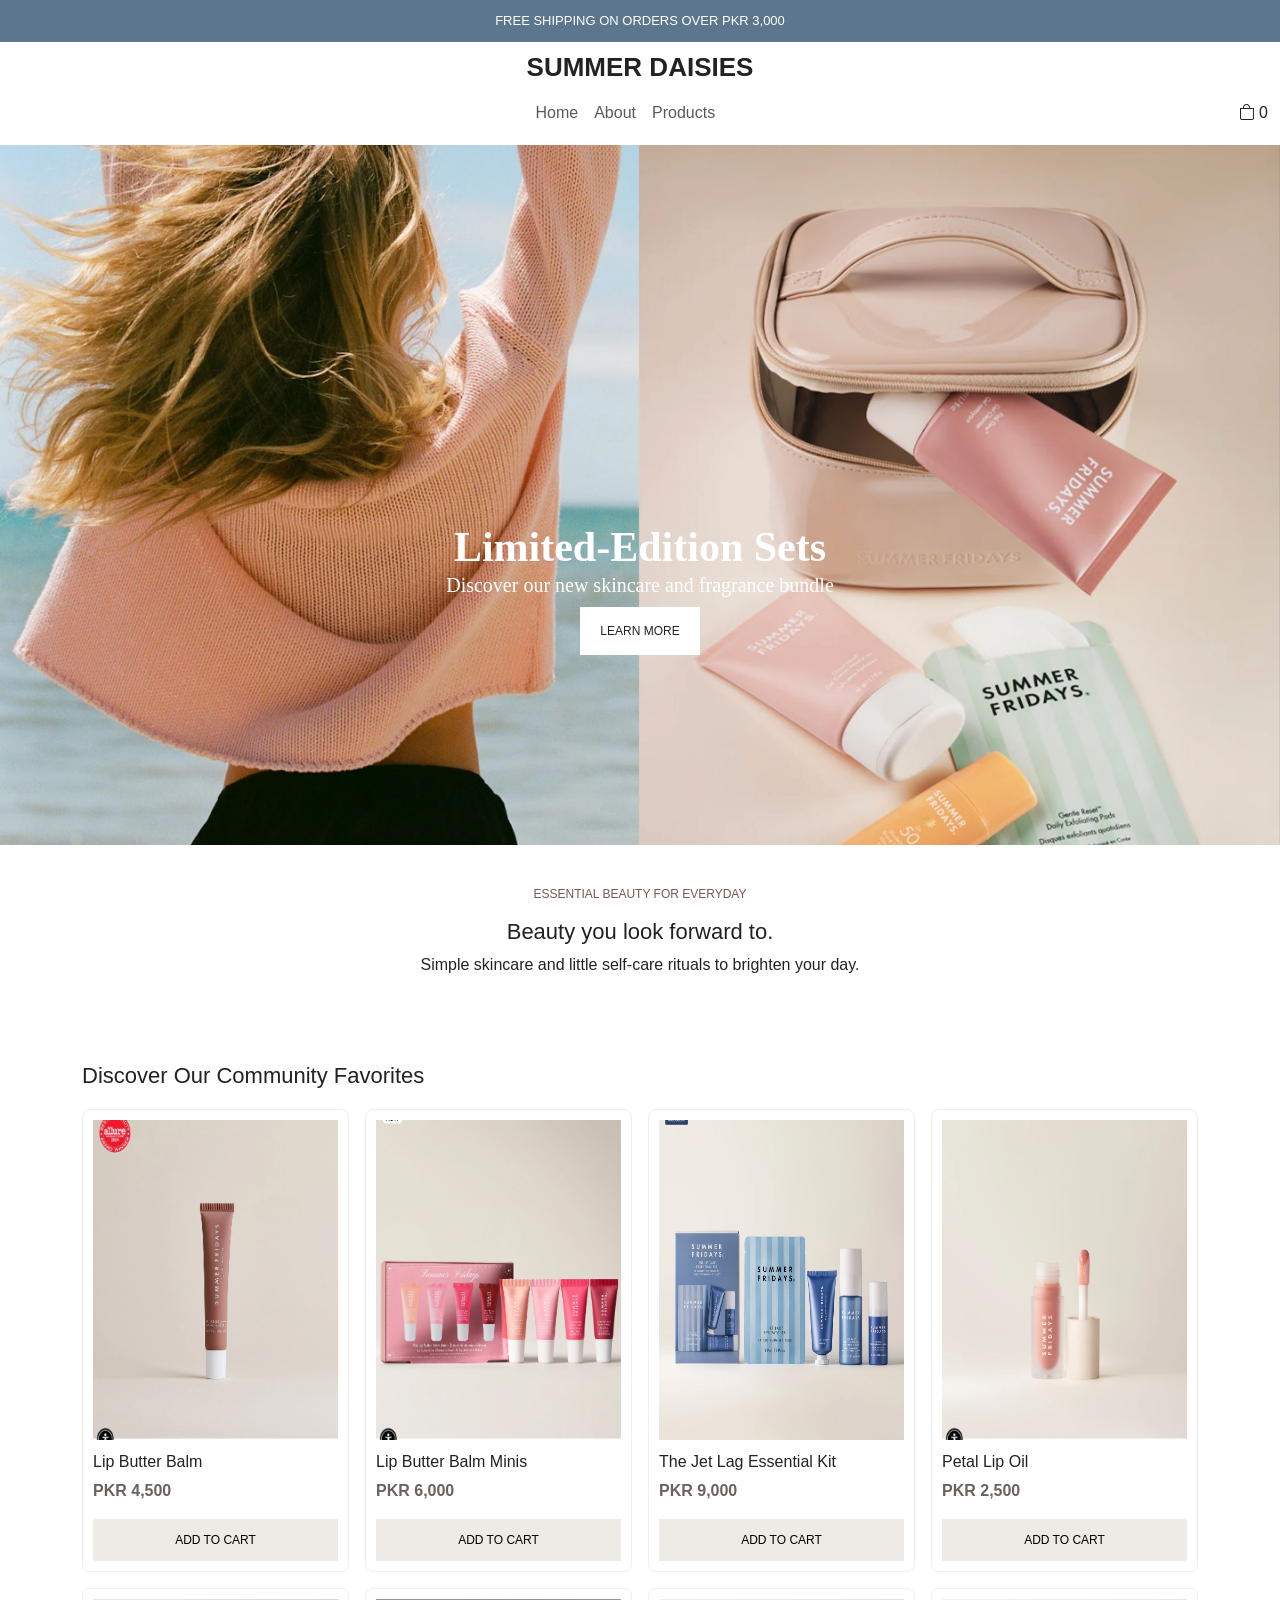
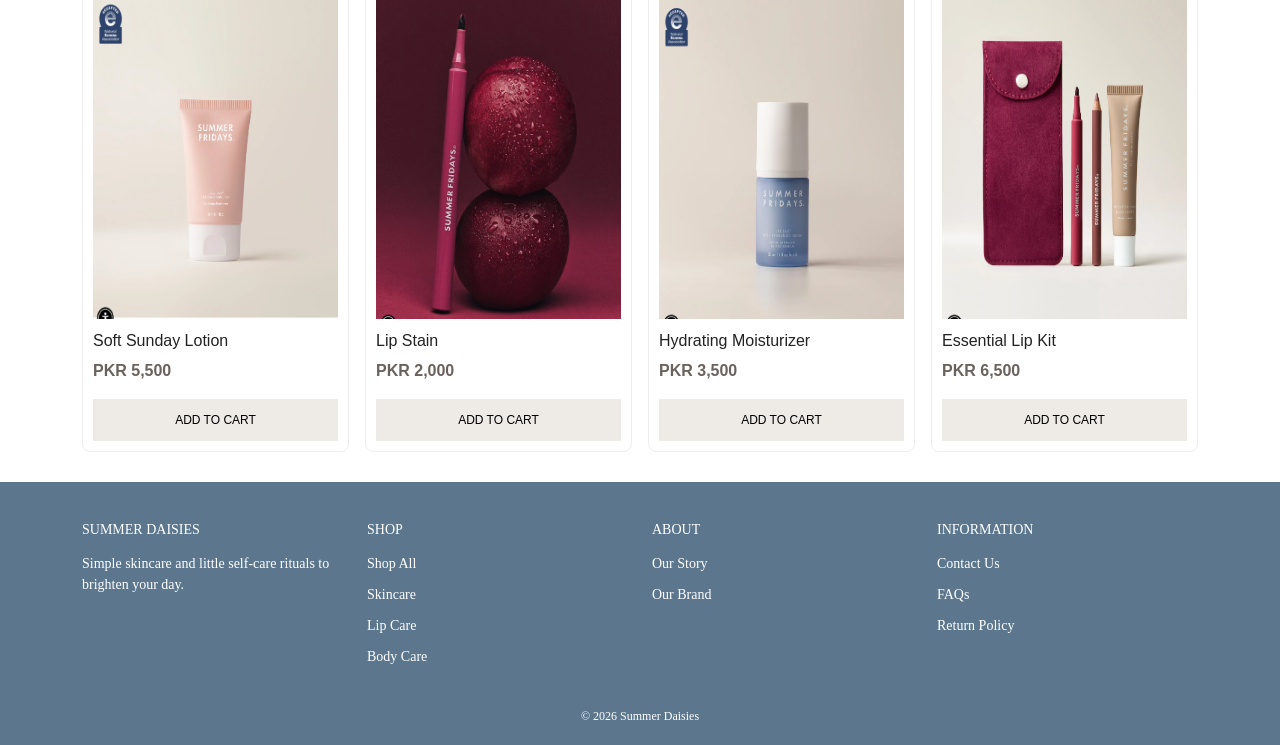
==== midterm/ summer daisies/index.html @ 00108044 "midterm baseline copy" ====
<!DOCTYPE html>
<html lang="en">
<head>
    <meta charset="UTF-8">
    <meta name="viewport" content="width=device-width, initial-scale=1.0">
    <title>Summer Daisies</title>

    <link href="https://cdn.jsdelivr.net/npm/bootstrap@5.3.3/dist/css/bootstrap.min.css" rel="stylesheet">
    <link href="https://cdn.jsdelivr.net/npm/bootstrap-icons@1.11.3/font/bootstrap-icons.min.css" rel="stylesheet">


    <link rel="stylesheet" href="style.css">
</head>

<body>


    <div class="announcement">
        FREE SHIPPING ON ORDERS OVER PKR 3,000
    </div>

    <header>

        <div class="logo-bar">
            <a class="brand" href="index.html">SUMMER DAISIES</a>
        </div>

        
        <nav class="navbar navbar-expand-md">
            <div class="container-fluid">

            
<button class="navbar-toggler" type="button"
        data-bs-toggle="collapse" data-bs-target="#mainNavigation">
    <span class="navbar-toggler-icon"></span>
</button>

            
                <a class="nav-link order-md-last" href="#" aria-label="Shopping cart">
                    <i class="bi bi-bag"></i> 0
                </a>

            
                <div class="collapse navbar-collapse" id="mainNavigation">
                    <ul class="navbar-nav mx-auto">
                        <li class="nav-item"><a class="nav-link" href="index.html">Home</a></li>
                        <li class="nav-item"><a class="nav-link" href="index.html#about">About</a></li>
                        <li class="nav-item"><a class="nav-link" href="index.html#products">Products</a></li>
                    </ul>
                </div>

            </div>
        </nav>

    </header>

    <main>

    
        <section class="hero">
            <h1>Limited-Edition Sets</h1>
            <h2>Discover our new skincare and fragrance bundle</h2>
            <a href="#about" class="hero-button">LEARN MORE</a>
        </section>

        <!-- About -->
        <section class="about container" id="about">
            <p class="small-title">ESSENTIAL BEAUTY FOR EVERYDAY</p>
            <h2>Beauty you look forward to.</h2>
            <p>Simple skincare and little self-care rituals to brighten your day.</p>
        </section>

        <!-- Products -->
        <section class="products" id="products">
            <div class="container">
                <h2>Discover Our Community Favorites</h2>

            
                <div class="row row-cols-1 row-cols-sm-2 row-cols-lg-4 g-3">

                    <div class="col">
                        <div class="product-card">
                            <a href="product.html"><img src="lipcream.jpg" alt="Lip Butter Balm"></a>
                            <h3>Lip Butter Balm</h3>
                            <p>PKR 4,500</p>
                            <button type="button">ADD TO CART</button>
                        </div>
                    </div>

                    <div class="col">
                        <div class="product-card">
                            <a href="product.html"><img src="minilip.jpg" alt="Lip Butter Balm Minis"></a>
                            <h3>Lip Butter Balm Minis</h3>
                            <p>PKR 6,000</p>
                            <button type="button">ADD TO CART</button>
                        </div>
                    </div>

                    <div class="col">
                        <div class="product-card">
                            <a href="product.html"><img src="jetlag.jpg" alt="The Jet Lag Essential Kit"></a>
                            <h3>The Jet Lag Essential Kit</h3>
                            <p>PKR 9,000</p>
                            <button type="button">ADD TO CART</button>
                        </div>
                    </div>

                    <div class="col">
                        <div class="product-card">
                            <a href="product.html"><img src="lipoil.jpg" alt="Petal Lip Oil"></a>
                            <h3>Petal Lip Oil</h3>
                            <p>PKR 2,500</p>
                            <button type="button">ADD TO CART</button>
                        </div>
                    </div>

                    <div class="col">
                        <div class="product-card">
                            <a href="product.html"><img src="cream.jpg" alt="Soft Sunday Lotion"></a>
                            <h3>Soft Sunday Lotion</h3>
                            <p>PKR 5,500</p>
                            <button type="button">ADD TO CART</button>
                        </div>
                    </div>

                    <div class="col">
                        <div class="product-card">
                            <a href="product.html"><img src="lipstain.jpg" alt="Lip Stain"></a>
                            <h3>Lip Stain</h3>
                            <p>PKR 2,000</p>
                            <button type="button">ADD TO CART</button>
                        </div>
                    </div>

                    <div class="col">
                        <div class="product-card">
                            <a href="product.html"><img src="hydrating.jpg" alt="Hydrating Moisturizer"></a>
                            <h3>Hydrating Moisturizer</h3>
                            <p>PKR 3,500</p>
                            <button type="button">ADD TO CART</button>
                        </div>
                    </div>

                    <div class="col">
                        <div class="product-card">
                            <a href="product.html"><img src="essenlip.jpg" alt="Essential Lip Kit"></a>
                            <h3>Essential Lip Kit</h3>
                            <p>PKR 6,500</p>
                            <button type="button">ADD TO CART</button>
                        </div>
                    </div>

                </div>
            </div>
        </section>

    </main>

    <footer class="footer">
        <div class="container">

            <div class="row row-cols-1 row-cols-sm-2 row-cols-lg-4 g-4">

                <div class="col">
                    <h3>SUMMER DAISIES</h3>
                    <p>Simple skincare and little self-care rituals to brighten your day.</p>
                </div>

                <div class="col">
                    <h3>SHOP</h3>
                    <a href="index.html#products">Shop All</a>
                    <a href="index.html#products">Skincare</a>
                    <a href="index.html#products">Lip Care</a>
                    <a href="index.html#products">Body Care</a>
                </div>

                <div class="col">
                    <h3>ABOUT</h3>
                    <a href="index.html#about">Our Story</a>
                    <a href="index.html#about">Our Brand</a>
                </div>

                <div class="col">
                    <h3>INFORMATION</h3>
                    <a href="#">Contact Us</a>
                    <a href="#">FAQs</a>
                    <a href="#">Return Policy</a>
                </div>

            </div>

        
            <div class="footer-bottom">
                <span>&copy; 2026 Summer Daisies</span>

            </div>

        </div>
    </footer>

    <!-- Bootstrap JS: only for the mobile hamburger menu -->
    <script src="https://cdn.jsdelivr.net/npm/bootstrap@5.3.3/dist/js/bootstrap.bundle.min.js"></script>

</body>
</html>
---- midterm/ summer daisies/style.css ----
* {
    box-sizing: border-box;
}

body {
    margin: 0;
    font-family: Arial, sans-serif;
    color: #222;
}

a {
    color: inherit;
    text-decoration: none;
}

img {
    max-width: 100%;
    height: auto;
}

/* 2. Announcement bar */
.announcement {
    background: #5b768d;
    color: #ffffff;
    text-align: center;
    padding: 11px 15px;
    font-size: 13px;
}



/* 3. Header: logo in the centre, Bootstrap navbar below it */
.logo-bar {
    text-align: center;
    padding: 6px 0;
}

.brand {
    font-size: 20px;
    font-weight: bold;
}
.navbar {
    padding-top: 0px !important;
    padding-bottom: 12px !important;
}


.nav-link:hover {
    color: #b77b78;
}

/* 4. Hero: Flexbox centres the text over the background image */
.hero {
    background-image: url("hero.jpg");
    background-size: cover;
    background-position: center;
    height: 600px;
    margin-top: 0;
    display: flex;
    flex-direction: column;
    justify-content: flex-end;
    align-items: center;
    text-align: center;
    color: white;
    padding: 15px;
    padding-bottom: 190px;
}

.hero h1 {
    font-size: 30px;
    margin-bottom: 0px;
    font-weight: bold;
    font-family: 'Times New Roman', Times, serif;
    
}
.hero h2{
    font-size: 20px;
    margin-bottom: 10px;
    font-family: 'Times New Roman', Times, serif;

}
.hero-button {
    padding:  15px 20px;
    background: white;
    color: #222;
    font-size: 12px;
}

.hero-button:hover {
    background: #f3d9d0;
}

/* 5. About section */
.about {
    text-align: center;
    padding: 40px 0;
}

.small-title {
    color: #7c5550;
    font-size: 12px;
}

.about h2 {
    font-size: 22px;
}

/* 6. Products */
.products {
    padding: 30px 0;
}

.products h2 {
    font-size: 22px;
    margin-bottom: 20px;
}

/* Flexbox inside each card: the button stays at the bottom */
.product-card {
    display: flex;
    flex-direction: column;
    height: 100%;
    padding: 10px;
    border: 1px solid #eee;
    border-radius: 8px;
}

.product-card:hover {
    box-shadow: 0 4px 10px rgba(0, 0, 0, 0.2);
}


.product-card img {
    width: 100%;
    height: auto;
    display: block;
}



.product-card h3 {
    font-size: 16px;
    margin-top: 12px;
}

.product-card p {
    color: #6b625e;
    font-weight: bold;
}

.product-card button {
    margin-top: auto;
}

/* 7. Buttons */
.product-card button,
.product-button {
    width: 100%;
    padding: 12px;
    border: none;
    background: #eeeae6;
    font-size: 12px;
    cursor: pointer;
}

.product-card button:hover,
.product-button:hover {
    background: #5b768d;
}

.product-page {
    padding-bottom: 40px;
}

.breadcrumbs {
    font-size: 13px;
    margin: 20px 0;
}

.breadcrumbs a,
.back-link {
    color: #5b768d;
}

.back-link:hover {
    text-decoration: underline;
}

.detail-image {
    width: 100%;
    border-radius: 9px;
}

.product-page h1 {
    font-size: 26px;
    font-family: 'Segoe UI', Tahoma, Geneva, Verdana, sans-serif;
}

.price {
    color: #7c5550;
    font-size: 24px;
    font-weight: bold;
}

.quantity {
    max-width: 120px;
    margin-bottom: 15px;
}


.footer {
    background: #5b768d;
    color: white;
    padding: 40px 0 20px;
    font-family: 'Times New Roman', Times, serif;
}

.footer h3 {
    font-size: 14px;
    margin-bottom: 15px;
}

.footer p,
.footer a {
    font-size: 14px;
}

.footer a {
    display: block;
    margin-bottom: 10px;
}

.footer a:hover {
    text-decoration: underline;

}

.footer-bottom {
    text-align: center;
    margin-top: 30px;
    font-size: 12px;
}


/* MOBILE SCREEN - around 375px */
@media (max-width: 576px) {

    .brand {
        font-size: 18px;
    }

    

    .hero {
        height: 450px;
        padding: 15px;
    }

    .hero h1 {
        font-size: 25px;
    }

    .hero h2 {
        font-size: 17px;
    }

    .about,
    .products {
        padding: 20px 15px;
    }

    .product-card img {
        height: 250px;
    }

    .product-page {
        flex-direction: column;
        padding: 20px;
    }

    .product-detail-image {
        width: 100%;
    }

    footer {
        text-align: center;
    }
}


/* TABLET SCREEN - around 768px */
@media (min-width: 577px) and (max-width: 991px) {

    .brand {
        font-size: 24px;
    }

    .hero {
        height: 550px;
    }

    .hero h1 {
        font-size: 34px;
    }


    .product-card img {
        height: 280px;
    }


    .product-detail-image {
        width: 50%;
    }
}


@media (min-width: 992px) {

    .brand {
        font-size: 26px;
    }

    .hero {
        height: 700px;
    }

    .hero h1 {
        font-size: 42px;
    }

 .product-card img {
        height: 320px;
    }

    .product-detail-image {
        width: 45%;
    }
}
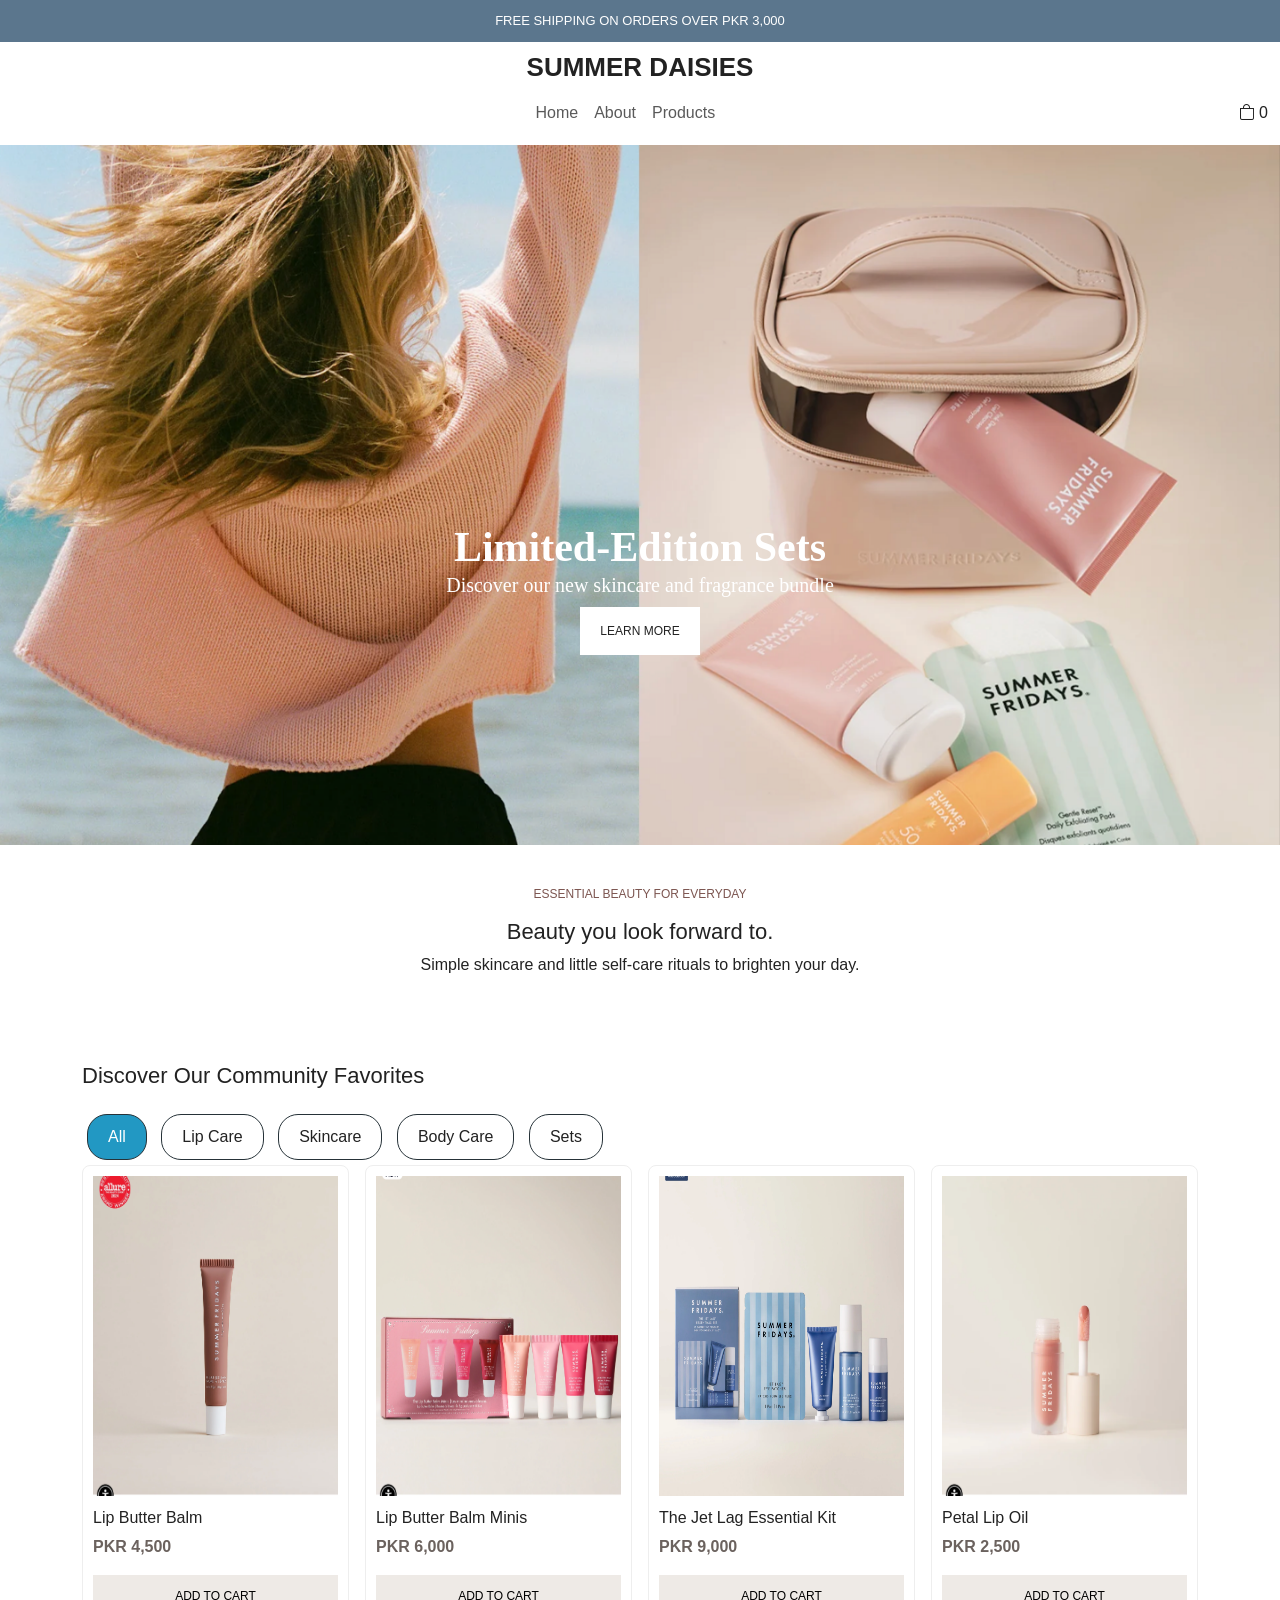
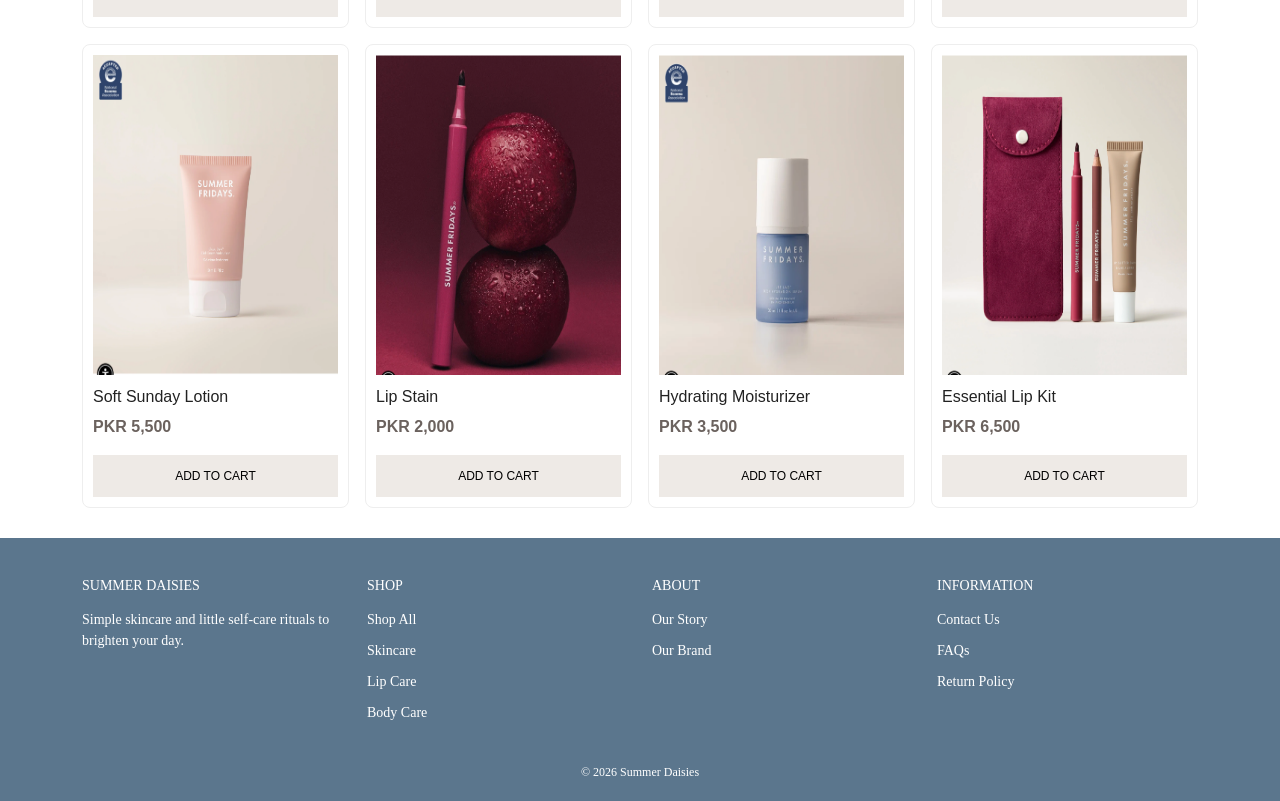
==== commit 9c6a9c72: "miderm task 1" ====
--- a/midterm/ summer daisies/index.html
+++ b/midterm/ summer daisies/index.html
@@ -1,3 +1,4 @@
+
 <!DOCTYPE html>
 <html lang="en">
 <head>
@@ -8,44 +9,48 @@
     <link href="https://cdn.jsdelivr.net/npm/bootstrap@5.3.3/dist/css/bootstrap.min.css" rel="stylesheet">
     <link href="https://cdn.jsdelivr.net/npm/bootstrap-icons@1.11.3/font/bootstrap-icons.min.css" rel="stylesheet">
 
-
     <link rel="stylesheet" href="style.css">
 </head>
 
 <body>
 
-
+    <!-- Announcement bar -->
     <div class="announcement">
         FREE SHIPPING ON ORDERS OVER PKR 3,000
     </div>
 
+    <!-- Header -->
     <header>
 
         <div class="logo-bar">
             <a class="brand" href="index.html">SUMMER DAISIES</a>
         </div>
 
-        
         <nav class="navbar navbar-expand-md">
             <div class="container-fluid">
 
-            
-<button class="navbar-toggler" type="button"
-        data-bs-toggle="collapse" data-bs-target="#mainNavigation">
-    <span class="navbar-toggler-icon"></span>
-</button>
-
-            
+                <button class="navbar-toggler" type="button"
+                    data-bs-toggle="collapse" data-bs-target="#mainNavigation">
+                    <span class="navbar-toggler-icon"></span>
+                </button>
+
                 <a class="nav-link order-md-last" href="#" aria-label="Shopping cart">
                     <i class="bi bi-bag"></i> 0
                 </a>
 
-            
                 <div class="collapse navbar-collapse" id="mainNavigation">
                     <ul class="navbar-nav mx-auto">
-                        <li class="nav-item"><a class="nav-link" href="index.html">Home</a></li>
-                        <li class="nav-item"><a class="nav-link" href="index.html#about">About</a></li>
-                        <li class="nav-item"><a class="nav-link" href="index.html#products">Products</a></li>
+                        <li class="nav-item">
+                            <a class="nav-link" href="index.html">Home</a>
+                        </li>
+
+                        <li class="nav-item">
+                            <a class="nav-link" href="index.html#about">About</a>
+                        </li>
+
+                        <li class="nav-item">
+                            <a class="nav-link" href="index.html#products">Products</a>
+                        </li>
                     </ul>
                 </div>
 
@@ -56,94 +61,139 @@
 
     <main>
 
-    
+        <!-- Hero section -->
         <section class="hero">
             <h1>Limited-Edition Sets</h1>
             <h2>Discover our new skincare and fragrance bundle</h2>
             <a href="#about" class="hero-button">LEARN MORE</a>
         </section>
 
-        <!-- About -->
+        <!-- About section -->
         <section class="about container" id="about">
             <p class="small-title">ESSENTIAL BEAUTY FOR EVERYDAY</p>
             <h2>Beauty you look forward to.</h2>
             <p>Simple skincare and little self-care rituals to brighten your day.</p>
         </section>
 
-        <!-- Products -->
+        <!-- Products section -->
         <section class="products" id="products">
+
             <div class="container">
+
                 <h2>Discover Our Community Favorites</h2>
 
-            
-                <div class="row row-cols-1 row-cols-sm-2 row-cols-lg-4 g-3">
-
-                    <div class="col">
-                        <div class="product-card">
-                            <a href="product.html"><img src="lipcream.jpg" alt="Lip Butter Balm"></a>
+                <!-- Task 1: Category Filters -->
+
+                <input type="radio" name="category" id="filter-all" checked>
+                <label for="filter-all">All</label>
+
+                <input type="radio" name="category" id="filter-lip-care">
+                <label for="filter-lip-care">Lip Care</label>
+
+                <input type="radio" name="category" id="filter-skincare">
+                <label for="filter-skincare">Skincare</label>
+
+                <input type="radio" name="category" id="filter-body-care">
+                <label for="filter-body-care">Body Care</label>
+
+                <input type="radio" name="category" id="filter-sets">
+                <label for="filter-sets">Sets</label>
+
+
+                <!-- Product Grid -->
+
+                <div class="row row-cols-1 row-cols-sm-2 row-cols-lg-4 g-3" id="productGrid">
+
+                    <!-- Product 1 -->
+                    <div class="col" data-category="lip-care">
+                        <div class="product-card">
+                            <a href="product.html">
+                                <img src="lipcream.jpg" alt="Lip Butter Balm">
+                            </a>
                             <h3>Lip Butter Balm</h3>
                             <p>PKR 4,500</p>
                             <button type="button">ADD TO CART</button>
                         </div>
                     </div>
 
-                    <div class="col">
-                        <div class="product-card">
-                            <a href="product.html"><img src="minilip.jpg" alt="Lip Butter Balm Minis"></a>
+                    <!-- Product 2 -->
+                    <div class="col" data-category="lip-care">
+                        <div class="product-card">
+                            <a href="product.html">
+                                <img src="minilip.jpg" alt="Lip Butter Balm Minis">
+                            </a>
                             <h3>Lip Butter Balm Minis</h3>
                             <p>PKR 6,000</p>
                             <button type="button">ADD TO CART</button>
                         </div>
                     </div>
 
-                    <div class="col">
-                        <div class="product-card">
-                            <a href="product.html"><img src="jetlag.jpg" alt="The Jet Lag Essential Kit"></a>
+                    <!-- Product 3 -->
+                    <div class="col" data-category="sets">
+                        <div class="product-card">
+                            <a href="product.html">
+                                <img src="jetlag.jpg" alt="The Jet Lag Essential Kit">
+                            </a>
                             <h3>The Jet Lag Essential Kit</h3>
                             <p>PKR 9,000</p>
                             <button type="button">ADD TO CART</button>
                         </div>
                     </div>
 
-                    <div class="col">
-                        <div class="product-card">
-                            <a href="product.html"><img src="lipoil.jpg" alt="Petal Lip Oil"></a>
+                    <!-- Product 4 -->
+                    <div class="col" data-category="lip-care">
+                        <div class="product-card">
+                            <a href="product.html">
+                                <img src="lipoil.jpg" alt="Petal Lip Oil">
+                            </a>
                             <h3>Petal Lip Oil</h3>
                             <p>PKR 2,500</p>
                             <button type="button">ADD TO CART</button>
                         </div>
                     </div>
 
-                    <div class="col">
-                        <div class="product-card">
-                            <a href="product.html"><img src="cream.jpg" alt="Soft Sunday Lotion"></a>
+                    <!-- Product 5 -->
+                    <div class="col" data-category="body-care">
+                        <div class="product-card">
+                            <a href="product.html">
+                                <img src="cream.jpg" alt="Soft Sunday Lotion">
+                            </a>
                             <h3>Soft Sunday Lotion</h3>
                             <p>PKR 5,500</p>
                             <button type="button">ADD TO CART</button>
                         </div>
                     </div>
 
-                    <div class="col">
-                        <div class="product-card">
-                            <a href="product.html"><img src="lipstain.jpg" alt="Lip Stain"></a>
+                    <!-- Product 6 -->
+                    <div class="col" data-category="lip-care">
+                        <div class="product-card">
+                            <a href="product.html">
+                                <img src="lipstain.jpg" alt="Lip Stain">
+                            </a>
                             <h3>Lip Stain</h3>
                             <p>PKR 2,000</p>
                             <button type="button">ADD TO CART</button>
                         </div>
                     </div>
 
-                    <div class="col">
-                        <div class="product-card">
-                            <a href="product.html"><img src="hydrating.jpg" alt="Hydrating Moisturizer"></a>
+                    <!-- Product 7 -->
+                    <div class="col" data-category="skincare">
+                        <div class="product-card">
+                            <a href="product.html">
+                                <img src="hydrating.jpg" alt="Hydrating Moisturizer">
+                            </a>
                             <h3>Hydrating Moisturizer</h3>
                             <p>PKR 3,500</p>
                             <button type="button">ADD TO CART</button>
                         </div>
                     </div>
 
-                    <div class="col">
-                        <div class="product-card">
-                            <a href="product.html"><img src="essenlip.jpg" alt="Essential Lip Kit"></a>
+                    <!-- Product 8 -->
+                    <div class="col" data-category="sets">
+                        <div class="product-card">
+                            <a href="product.html">
+                                <img src="essenlip.jpg" alt="Essential Lip Kit">
+                            </a>
                             <h3>Essential Lip Kit</h3>
                             <p>PKR 6,500</p>
                             <button type="button">ADD TO CART</button>
@@ -156,7 +206,9 @@
 
     </main>
 
+    <!-- Footer -->
     <footer class="footer">
+
         <div class="container">
 
             <div class="row row-cols-1 row-cols-sm-2 row-cols-lg-4 g-4">
@@ -189,17 +241,16 @@
 
             </div>
 
-        
             <div class="footer-bottom">
                 <span>&copy; 2026 Summer Daisies</span>
-
             </div>
 
         </div>
+
     </footer>
 
-    <!-- Bootstrap JS: only for the mobile hamburger menu -->
+    <!-- Bootstrap JS for mobile hamburger menu -->
     <script src="https://cdn.jsdelivr.net/npm/bootstrap@5.3.3/dist/js/bootstrap.bundle.min.js"></script>
 
 </body>
-</html>+</html>
--- a/midterm/ summer daisies/style.css
+++ b/midterm/ summer daisies/style.css
@@ -1,3 +1,5 @@
+
+/* 1. General CSS */
 
 * {
     box-sizing: border-box;
@@ -19,7 +21,9 @@
     height: auto;
 }
 
+
 /* 2. Announcement bar */
+
 .announcement {
     background: #5b768d;
     color: #ffffff;
@@ -29,8 +33,8 @@
 }
 
 
-
-/* 3. Header: logo in the centre, Bootstrap navbar below it */
+/* 3. Header */
+
 .logo-bar {
     text-align: center;
     padding: 6px 0;
@@ -40,17 +44,19 @@
     font-size: 20px;
     font-weight: bold;
 }
+
 .navbar {
     padding-top: 0px !important;
     padding-bottom: 12px !important;
 }
 
-
 .nav-link:hover {
     color: #b77b78;
 }
 
-/* 4. Hero: Flexbox centres the text over the background image */
+
+/* 4. Hero section */
+
 .hero {
     background-image: url("hero.jpg");
     background-size: cover;
@@ -72,16 +78,16 @@
     margin-bottom: 0px;
     font-weight: bold;
     font-family: 'Times New Roman', Times, serif;
-    
-}
-.hero h2{
+}
+
+.hero h2 {
     font-size: 20px;
     margin-bottom: 10px;
     font-family: 'Times New Roman', Times, serif;
-
-}
+}
+
 .hero-button {
-    padding:  15px 20px;
+    padding: 15px 20px;
     background: white;
     color: #222;
     font-size: 12px;
@@ -91,7 +97,9 @@
     background: #f3d9d0;
 }
 
+
 /* 5. About section */
+
 .about {
     text-align: center;
     padding: 40px 0;
@@ -106,7 +114,9 @@
     font-size: 22px;
 }
 
-/* 6. Products */
+
+/* 6. Products section */
+
 .products {
     padding: 30px 0;
 }
@@ -116,7 +126,60 @@
     margin-bottom: 20px;
 }
 
-/* Flexbox inside each card: the button stays at the bottom */
+
+/* Task 1: Category Filters */
+
+/* Hide radio circles */
+
+#products input[type="radio"] {
+    display: none;
+}
+
+/* Style filter labels */
+
+#products label {
+    display: inline-block;
+    padding: 10px 20px;
+    margin: 5px;
+    border: 1px solid #263238;
+    border-radius: 20px;
+    cursor: pointer;
+}
+
+/* Change selected filter color */
+
+#products input:checked + label {
+    background-color: hsl(196, 70%, 45%);
+    color: white;
+}
+
+/* Lip Care filter */
+
+#filter-lip-care:checked ~ #productGrid .col:not([data-category="lip-care"]) {
+    display: none;
+}
+
+/* Skincare filter */
+
+#filter-skincare:checked ~ #productGrid .col:not([data-category="skincare"]) {
+    display: none;
+}
+
+/* Body Care filter */
+
+#filter-body-care:checked ~ #productGrid .col:not([data-category="body-care"]) {
+    display: none;
+}
+
+/* Sets filter */
+
+#filter-sets:checked ~ #productGrid .col:not([data-category="sets"]) {
+    display: none;
+}
+
+
+/* Product cards */
+
 .product-card {
     display: flex;
     flex-direction: column;
@@ -130,15 +193,12 @@
     box-shadow: 0 4px 10px rgba(0, 0, 0, 0.2);
 }
 
-
 .product-card img {
     width: 100%;
     height: auto;
     display: block;
 }
 
-
-
 .product-card h3 {
     font-size: 16px;
     margin-top: 12px;
@@ -153,7 +213,9 @@
     margin-top: auto;
 }
 
+
 /* 7. Buttons */
+
 .product-card button,
 .product-button {
     width: 100%;
@@ -169,6 +231,9 @@
     background: #5b768d;
 }
 
+
+/* 8. Product detail page */
+
 .product-page {
     padding-bottom: 40px;
 }
@@ -208,6 +273,8 @@
     margin-bottom: 15px;
 }
 
+
+/* 9. Footer */
 
 .footer {
     background: #5b768d;
@@ -233,7 +300,6 @@
 
 .footer a:hover {
     text-decoration: underline;
-
 }
 
 .footer-bottom {
@@ -243,14 +309,13 @@
 }
 
 
-/* MOBILE SCREEN - around 375px */
+/* 10. Mobile screen */
+
 @media (max-width: 576px) {
 
     .brand {
         font-size: 18px;
     }
-
-    
 
     .hero {
         height: 450px;
@@ -286,10 +351,12 @@
     footer {
         text-align: center;
     }
-}
-
-
-/* TABLET SCREEN - around 768px */
+
+}
+
+
+/* 11. Tablet screen */
+
 @media (min-width: 577px) and (max-width: 991px) {
 
     .brand {
@@ -304,17 +371,18 @@
         font-size: 34px;
     }
 
-
     .product-card img {
         height: 280px;
     }
 
-
     .product-detail-image {
         width: 50%;
     }
-}
-
+
+}
+
+
+/* 12. Desktop screen */
 
 @media (min-width: 992px) {
 
@@ -330,11 +398,12 @@
         font-size: 42px;
     }
 
- .product-card img {
+    .product-card img {
         height: 320px;
     }
 
     .product-detail-image {
         width: 45%;
     }
-}+
+}
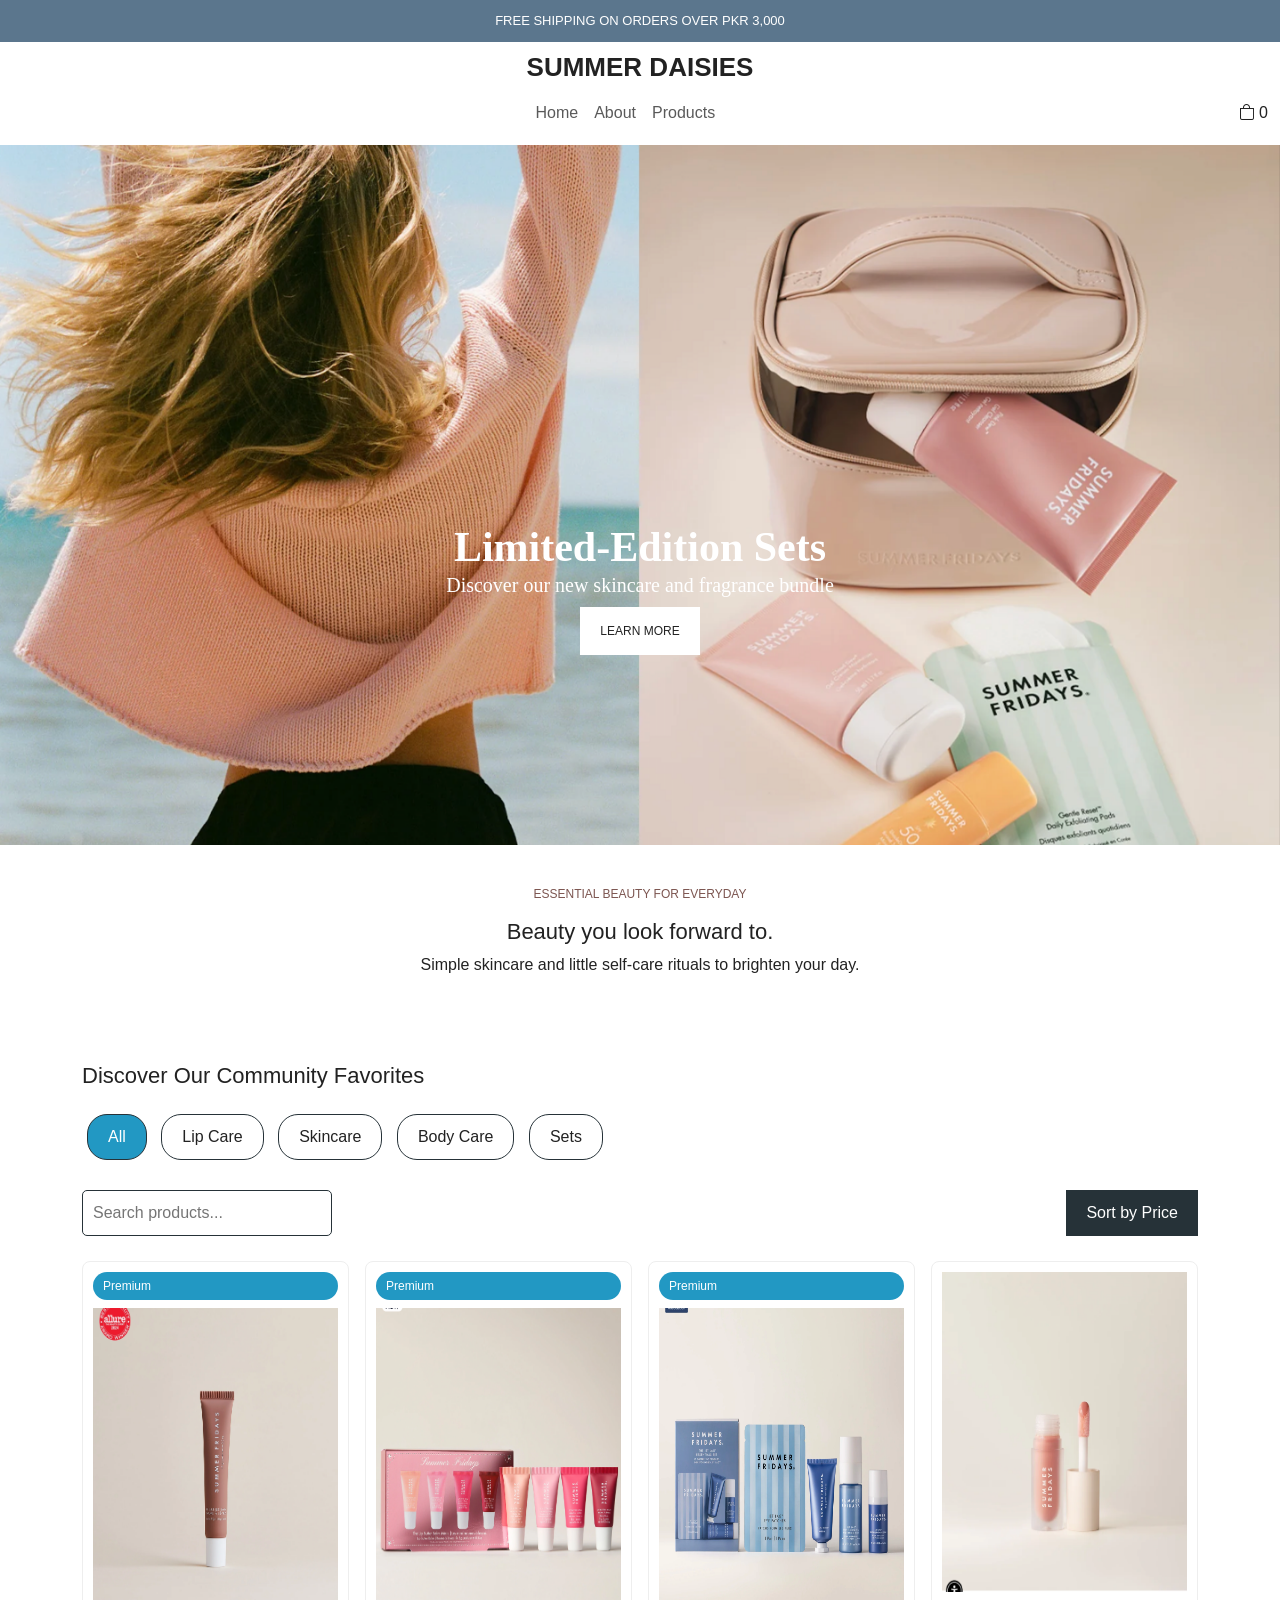
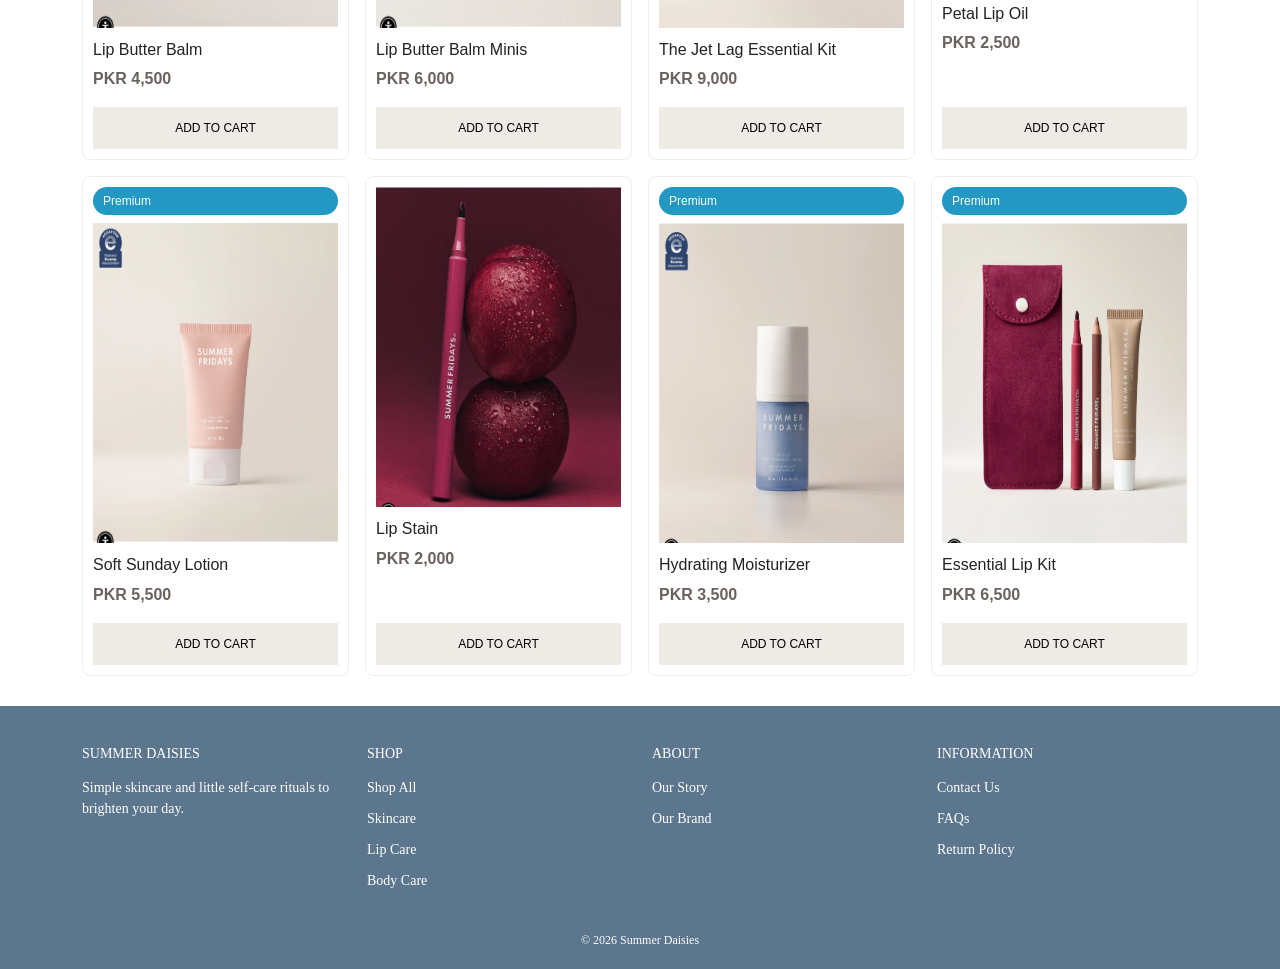
==== commit 5e526b46: "midterm task 4" ====
--- a/midterm/ summer daisies/index.html
+++ b/midterm/ summer daisies/index.html
@@ -100,11 +100,31 @@
                 <label for="filter-sets">Sets</label>
 
 
+                <!-- Task 3: Search and Sort -->
+
+                <div class="product-controls">
+
+                    <input
+                        type="text"
+                        id="productSearch"
+                        placeholder="Search products..."
+                        aria-label="Search products"
+                    >
+
+                    <button type="button" id="sortPrice">
+                        Sort by Price
+                    </button>
+
+                </div>
+
+
                 <!-- Product Grid -->
 
                 <div class="row row-cols-1 row-cols-sm-2 row-cols-lg-4 g-3" id="productGrid">
 
+
                     <!-- Product 1 -->
+
                     <div class="col" data-category="lip-care">
                         <div class="product-card">
                             <a href="product.html">
@@ -116,7 +136,9 @@
                         </div>
                     </div>
 
+
                     <!-- Product 2 -->
+
                     <div class="col" data-category="lip-care">
                         <div class="product-card">
                             <a href="product.html">
@@ -128,7 +150,9 @@
                         </div>
                     </div>
 
+
                     <!-- Product 3 -->
+
                     <div class="col" data-category="sets">
                         <div class="product-card">
                             <a href="product.html">
@@ -140,7 +164,9 @@
                         </div>
                     </div>
 
+
                     <!-- Product 4 -->
+
                     <div class="col" data-category="lip-care">
                         <div class="product-card">
                             <a href="product.html">
@@ -152,7 +178,9 @@
                         </div>
                     </div>
 
+
                     <!-- Product 5 -->
+
                     <div class="col" data-category="body-care">
                         <div class="product-card">
                             <a href="product.html">
@@ -164,7 +192,9 @@
                         </div>
                     </div>
 
+
                     <!-- Product 6 -->
+
                     <div class="col" data-category="lip-care">
                         <div class="product-card">
                             <a href="product.html">
@@ -176,7 +206,9 @@
                         </div>
                     </div>
 
+
                     <!-- Product 7 -->
+
                     <div class="col" data-category="skincare">
                         <div class="product-card">
                             <a href="product.html">
@@ -188,7 +220,9 @@
                         </div>
                     </div>
 
+
                     <!-- Product 8 -->
+
                     <div class="col" data-category="sets">
                         <div class="product-card">
                             <a href="product.html">
@@ -200,13 +234,23 @@
                         </div>
                     </div>
 
-                </div>
+
+                </div>
+
+                <!-- Task 3: No products message -->
+
+                <p id="noProducts" style="display: none;">
+                    No products found
+                </p>
+
             </div>
         </section>
 
     </main>
 
+
     <!-- Footer -->
+
     <footer class="footer">
 
         <div class="container">
@@ -249,8 +293,14 @@
 
     </footer>
 
+
     <!-- Bootstrap JS for mobile hamburger menu -->
+
     <script src="https://cdn.jsdelivr.net/npm/bootstrap@5.3.3/dist/js/bootstrap.bundle.min.js"></script>
+
+    <!-- Task 3: Separate JavaScript file -->
+
+    <script src="script.js"></script>
 
 </body>
 </html>
--- a/midterm/ summer daisies/style.css
+++ b/midterm/ summer daisies/style.css
@@ -407,3 +407,228 @@
     }
 
 }
+
+
+/* =================================
+   TASK 2 - PRODUCT PAGE CSS GRID
+================================= */
+
+/* Product page spacing */
+
+.product-page {
+    padding: 40px 0;
+}
+
+/* Breadcrumbs */
+
+.breadcrumbs {
+    margin-bottom: 30px;
+    font-size: 14px;
+}
+
+.breadcrumbs a {
+    color: #5b768d;
+    text-decoration: none;
+}
+
+
+/* Mobile layout - below 628px */
+
+.product-layout {
+    display: grid;
+
+    grid-template-areas:
+        "image"
+        "details"
+        "description";
+
+    grid-template-columns: 1fr;
+    gap: 30px;
+}
+
+
+/* Assigning grid areas */
+
+.detail-image {
+    grid-area: image;
+}
+
+.product-details {
+    grid-area: details;
+}
+
+.product-description {
+    grid-area: description;
+}
+
+
+/* Product image */
+
+.detail-image img {
+    width: 100%;
+    height: auto;
+    display: block;
+}
+
+
+/* Product details */
+
+.product-details {
+    background-color: #f7f7f7;
+    padding: 25px;
+}
+
+.product-details h1 {
+    font-size: 28px;
+    margin-bottom: 15px;
+}
+
+.product-details .price {
+    font-size: 22px;
+    font-weight: bold;
+    margin-bottom: 20px;
+}
+
+
+/* Quantity */
+
+.quantity {
+    margin: 20px 0;
+}
+
+.quantity input {
+    width: 65px;
+    padding: 8px;
+    margin-left: 10px;
+}
+
+
+/* Add to bag button */
+
+.add-to-cart {
+    width: 100%;
+    padding: 14px;
+    background-color: #263238;
+    color: white;
+    border: none;
+    cursor: pointer;
+}
+
+.add-to-cart:hover {
+    background-color: #5b768d;
+}
+
+
+/* Product description */
+
+.product-description {
+    line-height: 1.8;
+}
+
+.product-description h2 {
+    margin-bottom: 20px;
+}
+
+.product-description h3 {
+    margin-top: 25px;
+}
+
+
+/* Desktop and tablet layout - 628px and wider */
+
+@media (min-width: 628px) {
+
+    .product-layout {
+        grid-template-columns: 1fr 1fr;
+
+        grid-template-areas:
+            "image details"
+            "description description";
+
+        gap: 35px;
+        align-items: start;
+    }
+
+    /* Sticky product details */
+
+    .product-details {
+        position: sticky;
+        top: 98px;
+        align-self: start;
+    }
+
+}
+
+
+/* =================================
+   TASK 3 - SEARCH AND SORT
+================================= */
+
+/* Search and Sort controls */
+
+.product-controls {
+    display: flex;
+    justify-content: space-between;
+    gap: 15px;
+    margin: 25px 0;
+}
+
+#productSearch {
+    padding: 10px;
+    width: 250px;
+    border: 1px solid #263238;
+    border-radius: 5px;
+}
+
+#sortPrice {
+    padding: 10px 20px;
+    background-color: #263238;
+    color: white;
+    border: none;
+    cursor: pointer;
+}
+
+#sortPrice:hover {
+    background-color: #5b768d;
+}
+
+
+/* Premium label */
+
+.premium-label {
+    display: inline-block;
+    background-color: hsl(196, 70%, 45%);
+    color: white;
+    padding: 5px 10px;
+    font-size: 12px;
+    border-radius: 15px;
+    margin-bottom: 8px;
+}
+
+
+/* No products found message */
+
+#noProducts {
+    text-align: center;
+    font-size: 20px;
+    padding: 30px;
+}
+
+
+/* Mobile screen */
+
+@media (max-width: 576px) {
+
+    .product-controls {
+        flex-direction: column;
+    }
+
+    #productSearch {
+        width: 100%;
+    }
+
+    #sortPrice {
+        width: 100%;
+    }
+
+}
